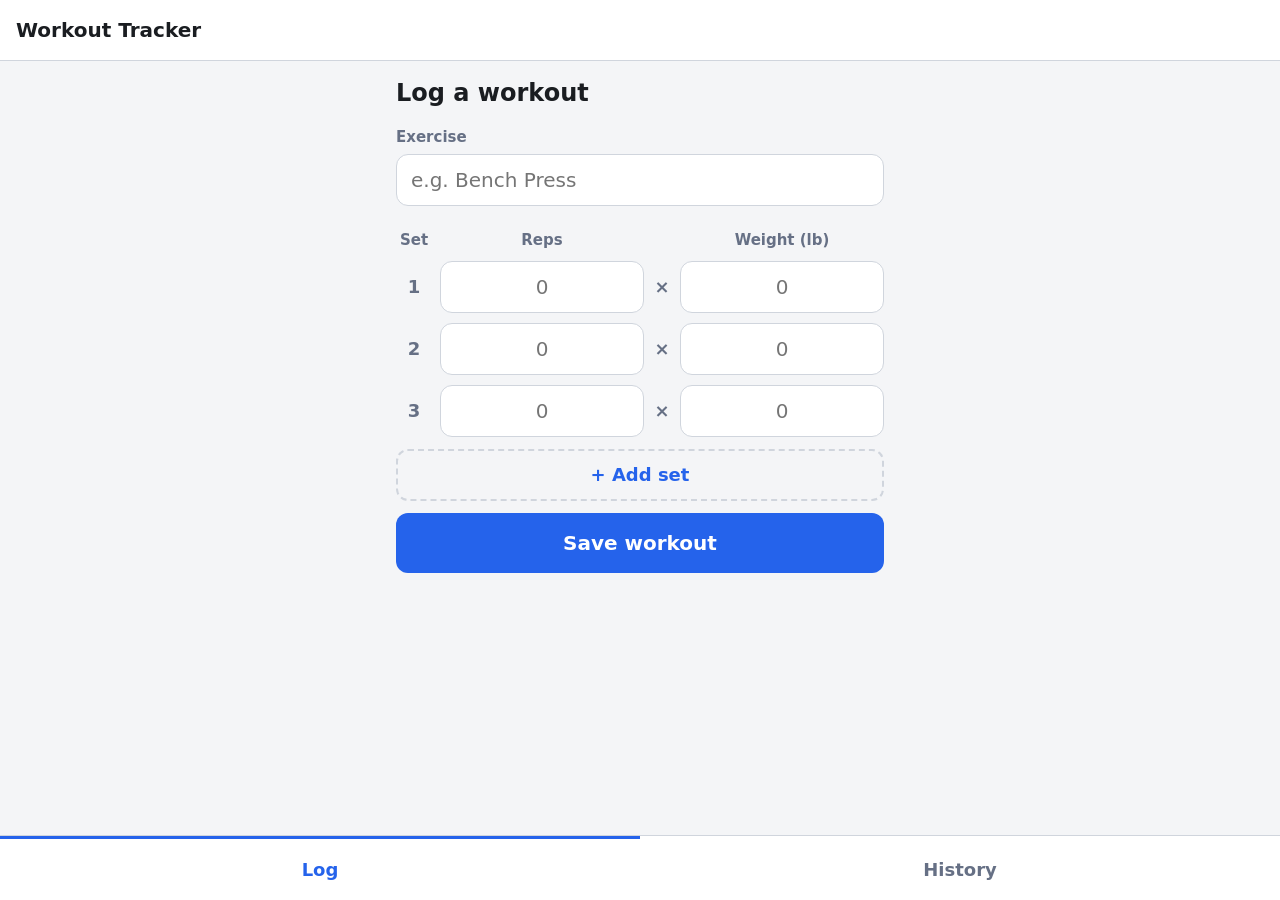
==== index.html @ bde2d14a "Step 1: static Log and History screens." ====
<!DOCTYPE html>
<html lang="en">
<head>
  <meta charset="UTF-8">
  <!-- Makes the page fit a phone screen instead of rendering zoomed out -->
  <meta name="viewport" content="width=device-width, initial-scale=1, viewport-fit=cover">
  <title>Workout Tracker</title>
  <link rel="stylesheet" href="styles.css">
</head>
<body>

  <header class="app-header">
    <h1>Workout Tracker</h1>
  </header>

  <main>

    <!-- ============ SCREEN 1: LOG (shown first) ============ -->
    <section id="screen-log" class="screen">
      <h2>Log a workout</h2>

      <form id="log-form">

        <!-- Exercise picker: a text input linked to a <datalist> gives us
             "pick from the list OR type a new one" for free. -->
        <label class="field-label" for="exercise-name">Exercise</label>
        <input
          id="exercise-name"
          class="text-input"
          type="text"
          list="exercise-options"
          placeholder="e.g. Bench Press"
          autocomplete="off"
        >
        <!-- Placeholder options. Step 2 fills this from saved workouts. -->
        <datalist id="exercise-options">
          <option value="Bench Press">
          <option value="Squat">
          <option value="Deadlift">
          <option value="Overhead Press">
        </datalist>

        <!-- Sets: one row per set, each with a reps and a weight input -->
        <div class="sets">
          <div class="set-row set-header">
            <span>Set</span>
            <span>Reps</span>
            <span></span>
            <span>Weight (lb)</span>
          </div>

          <!-- Placeholder rows. Step 2 makes "+ Add set" create these. -->
          <div id="set-list">
            <div class="set-row">
              <span class="set-number">1</span>
              <input class="number-input" type="text" inputmode="numeric" placeholder="0" aria-label="Set 1 reps">
              <span class="times">×</span>
              <input class="number-input" type="text" inputmode="decimal" placeholder="0" aria-label="Set 1 weight">
            </div>
            <div class="set-row">
              <span class="set-number">2</span>
              <input class="number-input" type="text" inputmode="numeric" placeholder="0" aria-label="Set 2 reps">
              <span class="times">×</span>
              <input class="number-input" type="text" inputmode="decimal" placeholder="0" aria-label="Set 2 weight">
            </div>
            <div class="set-row">
              <span class="set-number">3</span>
              <input class="number-input" type="text" inputmode="numeric" placeholder="0" aria-label="Set 3 reps">
              <span class="times">×</span>
              <input class="number-input" type="text" inputmode="decimal" placeholder="0" aria-label="Set 3 weight">
            </div>
          </div>
        </div>

        <!-- type="button" so these don't submit the form. No logic yet. -->
        <button id="add-set" class="button button-secondary" type="button">+ Add set</button>
        <button id="save-workout" class="button button-primary" type="button">Save workout</button>

      </form>
    </section>

    <!-- ============ SCREEN 2: HISTORY (hidden until its tab is tapped) ============ -->
    <section id="screen-history" class="screen" hidden>
      <h2>History</h2>

      <!-- Placeholder workouts, newest first. Step 3 builds this list from
           saved data. <details> gives us tap-to-expand without any JS. -->
      <div id="history-list">

        <details class="workout">
          <summary>
            <span class="workout-date">Fri, Oct 2</span>
            <span class="workout-summary">2 exercises</span>
          </summary>
          <div class="workout-body">
            <h3>Bench Press</h3>
            <ol class="set-list">
              <li>8 × 135 lb</li>
              <li>8 × 135 lb</li>
              <li>6 × 145 lb</li>
            </ol>
            <h3>Overhead Press</h3>
            <ol class="set-list">
              <li>10 × 65 lb</li>
              <li>8 × 75 lb</li>
            </ol>
          </div>
        </details>

        <details class="workout">
          <summary>
            <span class="workout-date">Wed, Sep 30</span>
            <span class="workout-summary">1 exercise</span>
          </summary>
          <div class="workout-body">
            <h3>Squat</h3>
            <ol class="set-list">
              <li>5 × 185 lb</li>
              <li>5 × 185 lb</li>
              <li>5 × 185 lb</li>
            </ol>
          </div>
        </details>

      </div>
    </section>

  </main>

  <!-- Bottom tab bar: sits within thumb reach on a phone.
       data-screen holds the id of the screen each tab shows. -->
  <nav class="tab-bar">
    <button class="tab active" type="button" data-screen="screen-log">Log</button>
    <button class="tab" type="button" data-screen="screen-history">History</button>
  </nav>

  <script src="app.js"></script>
</body>
</html>
---- styles.css ----
/* ==========================================================
   Workout Tracker styles
   Mobile-first: the base styles are for a phone. The only
   "bigger screen" rule is the max-width on the content column.
   ========================================================== */

/* ---------- Variables: change colors and sizes in one place ---------- */
:root {
  --bg: #f4f5f7;
  --surface: #ffffff;
  --text: #1a1d21;
  --muted: #667085;
  --border: #d0d5dd;
  --accent: #2563eb;
  --accent-text: #ffffff;

  --touch: 52px;        /* minimum height for anything you tap */
  --radius: 12px;
  --tab-bar-height: 64px;
}

/* Use dark colors when the phone is in dark mode */
@media (prefers-color-scheme: dark) {
  :root {
    --bg: #111418;
    --surface: #1c2026;
    --text: #f2f4f7;
    --muted: #98a2b3;
    --border: #3a414c;
    --accent: #5b8def;
    --accent-text: #0b1220;
  }
}

/* ---------- Base ---------- */
* {
  box-sizing: border-box;   /* padding and border count toward an element's width */
}

body {
  margin: 0;
  background: var(--bg);
  color: var(--text);
  font-family: system-ui, -apple-system, "Segoe UI", Roboto, sans-serif;
  font-size: 18px;
  line-height: 1.4;
  /* Leave room so the fixed tab bar never covers the last bit of content */
  padding-bottom: calc(var(--tab-bar-height) + env(safe-area-inset-bottom) + 16px);
}

/* Inputs and buttons don't inherit the page font by default */
input,
button {
  font: inherit;
  color: inherit;
}

h1, h2, h3 {
  margin: 0;
}

/* ---------- Header ---------- */
.app-header {
  padding: 16px;
  background: var(--surface);
  border-bottom: 1px solid var(--border);
}

.app-header h1 {
  font-size: 20px;
}

/* ---------- Screens ---------- */
main {
  max-width: 520px;   /* keeps the layout phone-shaped on a laptop */
  margin: 0 auto;
  padding: 16px;
}

.screen h2 {
  font-size: 24px;
  margin-bottom: 16px;
}

/* ---------- Log screen ---------- */
.field-label {
  display: block;
  margin-bottom: 6px;
  font-size: 15px;
  font-weight: 600;
  color: var(--muted);
}

.text-input,
.number-input {
  width: 100%;
  min-height: var(--touch);
  padding: 0 14px;
  background: var(--surface);
  border: 1px solid var(--border);
  border-radius: var(--radius);
  /* 16px or larger stops iOS Safari from zooming in when an input is tapped */
  font-size: 20px;
}

.number-input {
  text-align: center;
}

.text-input:focus,
.number-input:focus {
  outline: 2px solid var(--accent);
  outline-offset: 1px;
}

.sets {
  margin: 24px 0 12px;
}

/* One set = a 4-column grid: set number | reps | × | weight */
.set-row {
  display: grid;
  grid-template-columns: 36px 1fr 20px 1fr;
  gap: 8px;
  align-items: center;
  margin-bottom: 10px;
}

.set-header {
  font-size: 15px;
  font-weight: 600;
  color: var(--muted);
  text-align: center;
}

.set-number,
.times {
  text-align: center;
  color: var(--muted);
  font-weight: 600;
}

/* ---------- Buttons ---------- */
.button {
  display: block;
  width: 100%;
  min-height: var(--touch);
  margin-top: 12px;
  border-radius: var(--radius);
  font-weight: 600;
  cursor: pointer;
}

.button-secondary {
  background: transparent;
  border: 2px dashed var(--border);
  color: var(--accent);
}

.button-primary {
  min-height: 60px;   /* the main action gets the biggest target */
  background: var(--accent);
  border: none;
  color: var(--accent-text);
  font-size: 20px;
}

/* ---------- History screen ---------- */
.workout {
  margin-bottom: 12px;
  background: var(--surface);
  border: 1px solid var(--border);
  border-radius: var(--radius);
}

/* The tappable row that opens and closes a workout */
.workout summary {
  display: flex;
  justify-content: space-between;
  align-items: center;
  min-height: 60px;
  padding: 0 16px;
  cursor: pointer;
}

.workout-date {
  font-weight: 600;
}

.workout-summary {
  font-size: 15px;
  color: var(--muted);
}

.workout-body {
  padding: 4px 16px 16px;
  border-top: 1px solid var(--border);
}

.workout-body h3 {
  margin-top: 12px;
  font-size: 17px;
}

.set-list {
  margin: 6px 0 0;
  padding-left: 24px;
  color: var(--muted);
}

/* ---------- Bottom tab bar ---------- */
.tab-bar {
  position: fixed;
  left: 0;
  right: 0;
  bottom: 0;
  display: flex;
  background: var(--surface);
  border-top: 1px solid var(--border);
  /* Keeps the tabs above the home-indicator bar on newer iPhones */
  padding-bottom: env(safe-area-inset-bottom);
}

.tab {
  flex: 1;   /* the two tabs split the width evenly */
  min-height: var(--tab-bar-height);
  background: none;
  border: none;
  border-top: 3px solid transparent;
  color: var(--muted);
  font-weight: 600;
  cursor: pointer;
}

.tab.active {
  color: var(--accent);
  border-top-color: var(--accent);
}
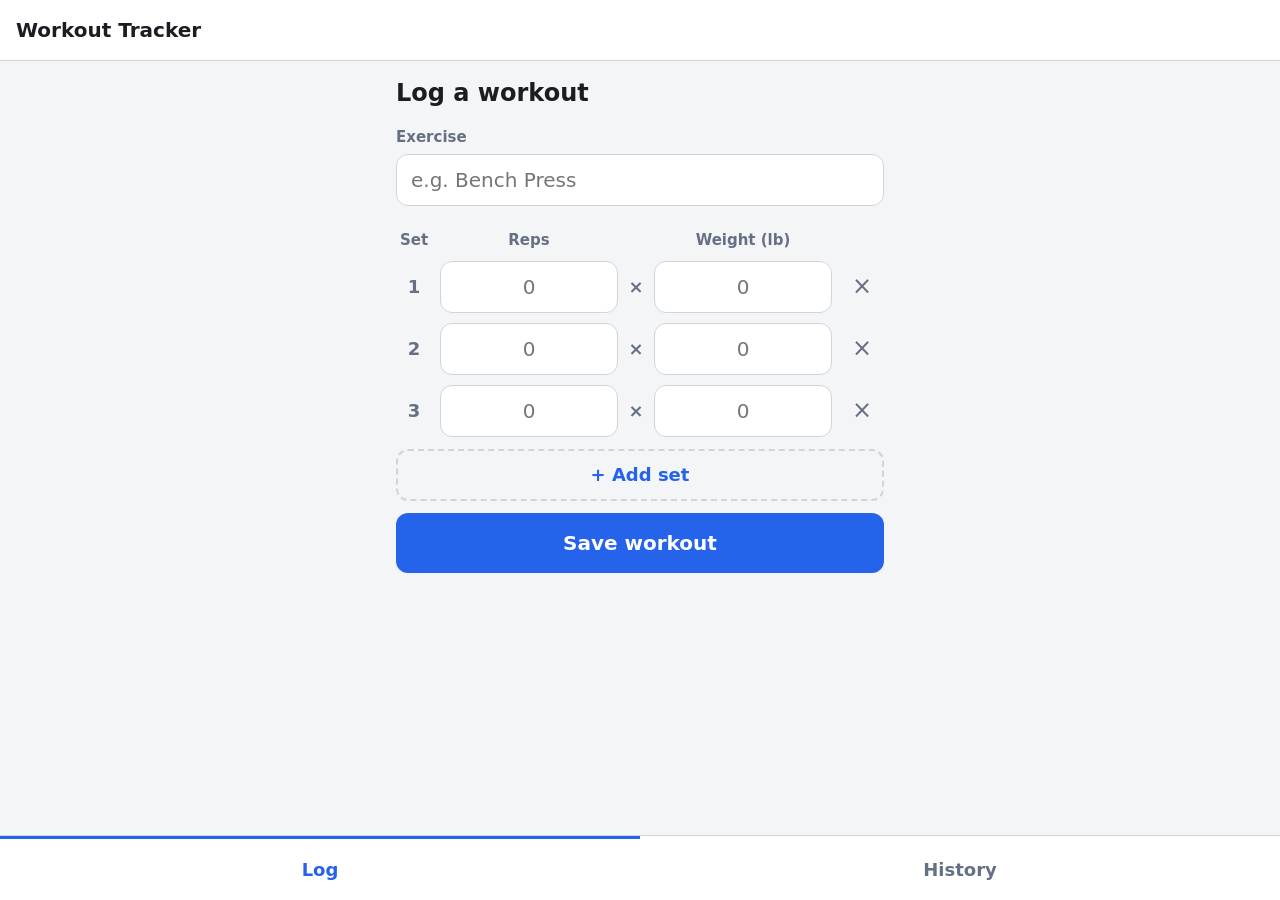
==== commit f53bf3d1: "Step 4: remove-row button on set rows" ====
--- a/index.html
+++ b/index.html
@@ -32,13 +32,8 @@
           placeholder="e.g. Bench Press"
           autocomplete="off"
         >
-        <!-- Placeholder options. Step 2 fills this from saved workouts. -->
-        <datalist id="exercise-options">
-          <option value="Bench Press">
-          <option value="Squat">
-          <option value="Deadlift">
-          <option value="Overhead Press">
-        </datalist>
+        <!-- Empty here: app.js fills this with exercises from saved workouts. -->
+        <datalist id="exercise-options"></datalist>
 
         <!-- Sets: one row per set, each with a reps and a weight input -->
         <div class="sets">
@@ -47,34 +42,20 @@
             <span>Reps</span>
             <span></span>
             <span>Weight (lb)</span>
+            <span></span>   <!-- empty: sits above the × remove buttons -->
           </div>
 
-          <!-- Placeholder rows. Step 2 makes "+ Add set" create these. -->
-          <div id="set-list">
-            <div class="set-row">
-              <span class="set-number">1</span>
-              <input class="number-input" type="text" inputmode="numeric" placeholder="0" aria-label="Set 1 reps">
-              <span class="times">×</span>
-              <input class="number-input" type="text" inputmode="decimal" placeholder="0" aria-label="Set 1 weight">
-            </div>
-            <div class="set-row">
-              <span class="set-number">2</span>
-              <input class="number-input" type="text" inputmode="numeric" placeholder="0" aria-label="Set 2 reps">
-              <span class="times">×</span>
-              <input class="number-input" type="text" inputmode="decimal" placeholder="0" aria-label="Set 2 weight">
-            </div>
-            <div class="set-row">
-              <span class="set-number">3</span>
-              <input class="number-input" type="text" inputmode="numeric" placeholder="0" aria-label="Set 3 reps">
-              <span class="times">×</span>
-              <input class="number-input" type="text" inputmode="decimal" placeholder="0" aria-label="Set 3 weight">
-            </div>
-          </div>
+          <!-- Empty here: app.js adds the set rows (see addSetRow). -->
+          <div id="set-list"></div>
         </div>
 
-        <!-- type="button" so these don't submit the form. No logic yet. -->
+        <!-- type="button" so these don't submit the form; app.js handles the taps. -->
         <button id="add-set" class="button button-secondary" type="button">+ Add set</button>
         <button id="save-workout" class="button button-primary" type="button">Save workout</button>
+
+        <!-- app.js writes "Saved ..." or an error here. role="status" makes
+             screen readers announce it. -->
+        <p id="save-message" class="message" role="status"></p>
 
       </form>
     </section>
@@ -83,46 +64,15 @@
     <section id="screen-history" class="screen" hidden>
       <h2>History</h2>
 
-      <!-- Placeholder workouts, newest first. Step 3 builds this list from
-           saved data. <details> gives us tap-to-expand without any JS. -->
-      <div id="history-list">
+      <!-- Shown by app.js only when nothing has been saved yet. -->
+      <p id="history-empty" class="empty-message" hidden>
+        No workouts yet. Log your first one and it will show up here.
+      </p>
 
-        <details class="workout">
-          <summary>
-            <span class="workout-date">Fri, Oct 2</span>
-            <span class="workout-summary">2 exercises</span>
-          </summary>
-          <div class="workout-body">
-            <h3>Bench Press</h3>
-            <ol class="set-list">
-              <li>8 × 135 lb</li>
-              <li>8 × 135 lb</li>
-              <li>6 × 145 lb</li>
-            </ol>
-            <h3>Overhead Press</h3>
-            <ol class="set-list">
-              <li>10 × 65 lb</li>
-              <li>8 × 75 lb</li>
-            </ol>
-          </div>
-        </details>
-
-        <details class="workout">
-          <summary>
-            <span class="workout-date">Wed, Sep 30</span>
-            <span class="workout-summary">1 exercise</span>
-          </summary>
-          <div class="workout-body">
-            <h3>Squat</h3>
-            <ol class="set-list">
-              <li>5 × 185 lb</li>
-              <li>5 × 185 lb</li>
-              <li>5 × 185 lb</li>
-            </ol>
-          </div>
-        </details>
-
-      </div>
+      <!-- Empty here: app.js builds one <details> per workout date, newest
+           first (see renderHistory). <details> gives us tap-to-expand
+           without any extra JS. -->
+      <div id="history-list"></div>
     </section>
 
   </main>
--- a/styles.css
+++ b/styles.css
@@ -13,6 +13,8 @@
   --border: #d0d5dd;
   --accent: #2563eb;
   --accent-text: #ffffff;
+  --success: #15803d;
+  --error: #b91c1c;
 
   --touch: 52px;        /* minimum height for anything you tap */
   --radius: 12px;
@@ -29,6 +31,8 @@
     --border: #3a414c;
     --accent: #5b8def;
     --accent-text: #0b1220;
+    --success: #4ade80;
+    --error: #f87171;
   }
 }
 
@@ -117,10 +121,10 @@
   margin: 24px 0 12px;
 }
 
-/* One set = a 4-column grid: set number | reps | × | weight */
+/* One set = a 5-column grid: set number | reps | × | weight | remove button */
 .set-row {
   display: grid;
-  grid-template-columns: 36px 1fr 20px 1fr;
+  grid-template-columns: 36px 1fr 20px 1fr 44px;
   gap: 8px;
   align-items: center;
   margin-bottom: 10px;
@@ -138,6 +142,23 @@
   text-align: center;
   color: var(--muted);
   font-weight: 600;
+}
+
+/* The × that removes a set row. The symbol is small, but the button
+   fills its grid cell so it's still easy to hit. */
+.remove-set {
+  min-height: var(--touch);
+  padding: 0;
+  background: none;
+  border: none;
+  border-radius: var(--radius);
+  color: var(--muted);
+  font-size: 24px;
+  cursor: pointer;
+}
+
+.remove-set:active {
+  color: var(--error);
 }
 
 /* ---------- Buttons ---------- */
@@ -165,7 +186,26 @@
   font-size: 20px;
 }
 
+/* ---------- Save message ---------- */
+.message {
+  min-height: 1.4em;   /* reserves the space so the page doesn't jump */
+  margin: 12px 0 0;
+  text-align: center;
+  font-weight: 600;
+  color: var(--success);
+}
+
+.message.error {
+  color: var(--error);
+}
+
 /* ---------- History screen ---------- */
+.empty-message {
+  margin: 48px 0;
+  text-align: center;
+  color: var(--muted);
+}
+
 .workout {
   margin-bottom: 12px;
   background: var(--surface);
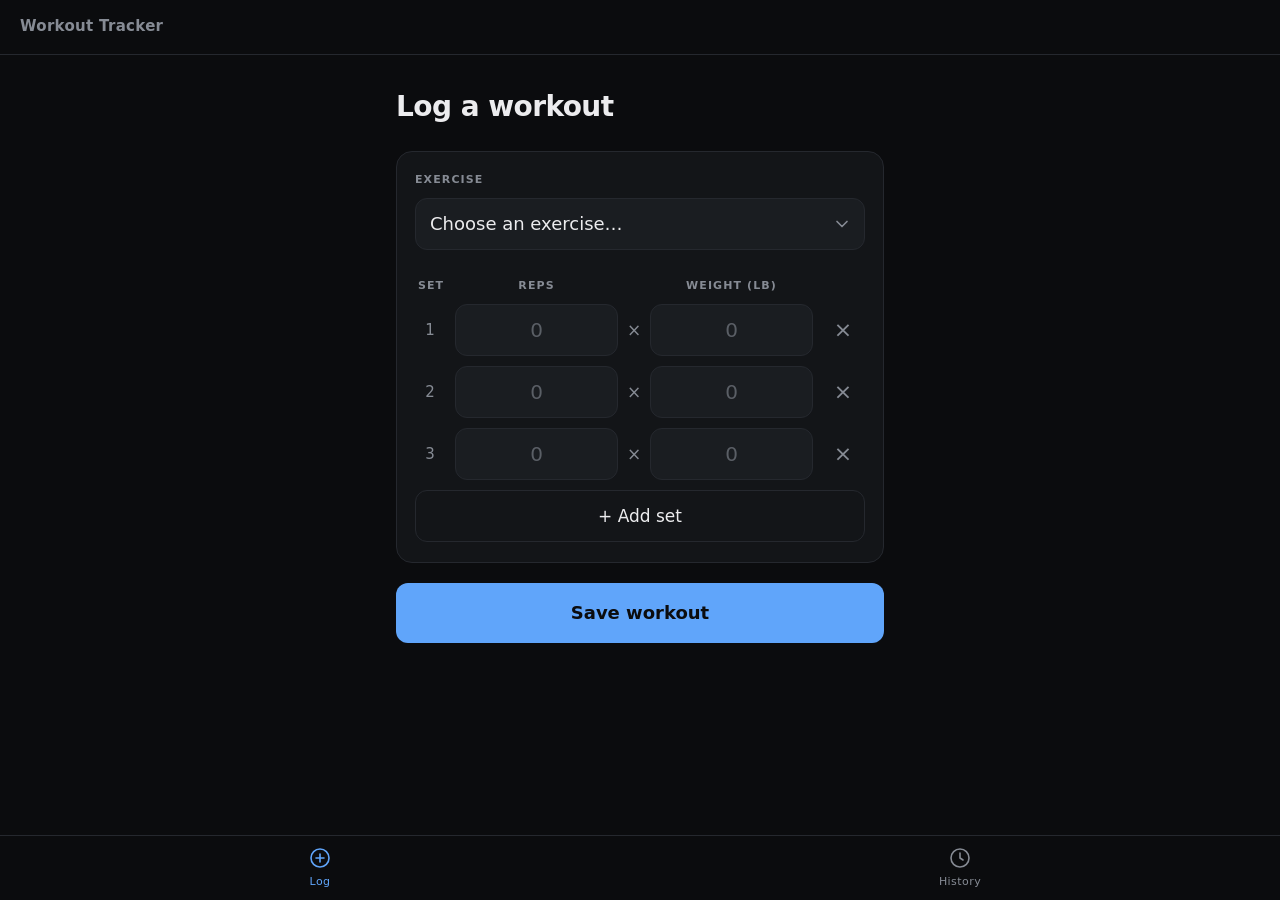
==== commit 061c7924: "Dark minimal theme" ====
--- a/index.html
+++ b/index.html
@@ -4,6 +4,8 @@
   <meta charset="UTF-8">
   <!-- Makes the page fit a phone screen instead of rendering zoomed out -->
   <meta name="viewport" content="width=device-width, initial-scale=1, viewport-fit=cover">
+  <!-- Tints the browser's own toolbar to match the page background -->
+  <meta name="theme-color" content="#0b0c0e">
   <title>Workout Tracker</title>
   <link rel="stylesheet" href="styles.css">
 </head>
@@ -21,36 +23,49 @@
 
       <form id="log-form">
 
-        <!-- Exercise picker: a text input linked to a <datalist> gives us
-             "pick from the list OR type a new one" for free. -->
-        <label class="field-label" for="exercise-name">Exercise</label>
-        <input
-          id="exercise-name"
-          class="text-input"
-          type="text"
-          list="exercise-options"
-          placeholder="e.g. Bench Press"
-          autocomplete="off"
-        >
-        <!-- Empty here: app.js fills this with exercises from saved workouts. -->
-        <datalist id="exercise-options"></datalist>
+        <div class="card">
 
-        <!-- Sets: one row per set, each with a reps and a weight input -->
-        <div class="sets">
-          <div class="set-row set-header">
-            <span>Set</span>
-            <span>Reps</span>
-            <span></span>
-            <span>Weight (lb)</span>
-            <span></span>   <!-- empty: sits above the × remove buttons -->
+          <!-- Exercise picker: a dropdown grouped by muscle group.
+               app.js fills in the options (see renderExerciseSelect). -->
+          <label class="field-label" for="exercise-select">Exercise</label>
+          <select id="exercise-select" class="text-input select-input"></select>
+
+          <!-- Swapped in for the dropdown when "Custom..." is chosen. -->
+          <div id="custom-exercise" class="custom-row" hidden>
+            <input
+              id="exercise-name"
+              class="text-input"
+              type="text"
+              placeholder="New exercise name"
+              autocomplete="off"
+              aria-label="New exercise name"
+            >
+            <button id="back-to-list" class="back-button" type="button" aria-label="Back to exercise list">List</button>
           </div>
 
-          <!-- Empty here: app.js adds the set rows (see addSetRow). -->
-          <div id="set-list"></div>
+          <!-- Shown by app.js only while the typed name matches one of
+               your saved "My Exercises" names. -->
+          <button id="remove-custom" class="remove-custom" type="button" hidden>Remove from My Exercises</button>
+
+          <!-- Sets: one row per set, each with a reps and a weight input -->
+          <div class="sets">
+            <div class="set-row set-header">
+              <span>Set</span>
+              <span>Reps</span>
+              <span></span>
+              <span>Weight (lb)</span>
+              <span></span>   <!-- empty: sits above the × remove buttons -->
+            </div>
+
+            <!-- Empty here: app.js adds the set rows (see addSetRow). -->
+            <div id="set-list"></div>
+          </div>
+
+          <!-- type="button" so it doesn't submit the form; app.js handles the tap. -->
+          <button id="add-set" class="button button-secondary" type="button">+ Add set</button>
+
         </div>
 
-        <!-- type="button" so these don't submit the form; app.js handles the taps. -->
-        <button id="add-set" class="button button-secondary" type="button">+ Add set</button>
         <button id="save-workout" class="button button-primary" type="button">Save workout</button>
 
         <!-- app.js writes "Saved ..." or an error here. role="status" makes
@@ -80,8 +95,18 @@
   <!-- Bottom tab bar: sits within thumb reach on a phone.
        data-screen holds the id of the screen each tab shows. -->
   <nav class="tab-bar">
-    <button class="tab active" type="button" data-screen="screen-log">Log</button>
-    <button class="tab" type="button" data-screen="screen-history">History</button>
+    <button class="tab active" type="button" data-screen="screen-log">
+      <svg class="tab-icon" viewBox="0 0 24 24" aria-hidden="true">
+        <circle cx="12" cy="12" r="9"/><path d="M12 8v8M8 12h8"/>
+      </svg>
+      Log
+    </button>
+    <button class="tab" type="button" data-screen="screen-history">
+      <svg class="tab-icon" viewBox="0 0 24 24" aria-hidden="true">
+        <circle cx="12" cy="12" r="9"/><path d="M12 7v5l3 2"/>
+      </svg>
+      History
+    </button>
   </nav>
 
   <script src="app.js"></script>
--- a/styles.css
+++ b/styles.css
@@ -1,44 +1,43 @@
 /* ==========================================================
    Workout Tracker styles
+   Dark, minimal theme: flat surfaces, thin borders, one accent.
    Mobile-first: the base styles are for a phone. The only
    "bigger screen" rule is the max-width on the content column.
    ========================================================== */
 
 /* ---------- Variables: change colors and sizes in one place ---------- */
 :root {
-  --bg: #f4f5f7;
-  --surface: #ffffff;
-  --text: #1a1d21;
-  --muted: #667085;
-  --border: #d0d5dd;
-  --accent: #2563eb;
-  --accent-text: #ffffff;
-  --success: #15803d;
-  --error: #b91c1c;
+  /* The one accent color. Used sparingly: the Save button, the active
+     tab and focus outlines. Change it here to re-color the whole app. */
+  --accent: #60a5fa;
+  --accent-text: #0b0c0e;   /* text on top of the accent */
+
+  --bg: #0b0c0e;          /* page background, header, tab bar */
+  --surface: #131518;     /* cards */
+  --field: #1a1d21;       /* inside of inputs and quiet buttons */
+  --text: #ececee;
+  --muted: #868b94;
+  --border: #25282e;      /* the thin lines around cards and inputs */
+  --error: #f87171;       /* error messages and "remove" actions */
 
   --touch: 52px;        /* minimum height for anything you tap */
-  --radius: 12px;
+  --radius: 12px;       /* inputs and buttons */
+  --radius-card: 16px;  /* cards */
   --tab-bar-height: 64px;
-}
-
-/* Use dark colors when the phone is in dark mode */
-@media (prefers-color-scheme: dark) {
-  :root {
-    --bg: #111418;
-    --surface: #1c2026;
-    --text: #f2f4f7;
-    --muted: #98a2b3;
-    --border: #3a414c;
-    --accent: #5b8def;
-    --accent-text: #0b1220;
-    --success: #4ade80;
-    --error: #f87171;
-  }
+
+  /* Tells the browser the page is dark, so its own bits (the dropdown
+     list, scrollbars, the keyboard on some phones) are drawn dark too. */
+  color-scheme: dark;
 }
 
 /* ---------- Base ---------- */
 * {
   box-sizing: border-box;   /* padding and border count toward an element's width */
+}
+
+/* Make sure "hidden" always wins, even on elements we give a display to */
+[hidden] {
+  display: none !important;
 }
 
 body {
@@ -46,14 +45,17 @@
   background: var(--bg);
   color: var(--text);
   font-family: system-ui, -apple-system, "Segoe UI", Roboto, sans-serif;
-  font-size: 18px;
-  line-height: 1.4;
+  font-size: 17px;
+  line-height: 1.45;
   /* Leave room so the fixed tab bar never covers the last bit of content */
-  padding-bottom: calc(var(--tab-bar-height) + env(safe-area-inset-bottom) + 16px);
+  padding-bottom: calc(var(--tab-bar-height) + env(safe-area-inset-bottom) + 24px);
+  /* No grey flash when tapping things on a phone */
+  -webkit-tap-highlight-color: transparent;
 }
 
 /* Inputs and buttons don't inherit the page font by default */
 input,
+select,
 button {
   font: inherit;
   color: inherit;
@@ -65,34 +67,60 @@
 
 /* ---------- Header ---------- */
 .app-header {
-  padding: 16px;
-  background: var(--surface);
+  position: sticky;   /* stays at the top while the page scrolls */
+  top: 0;
+  z-index: 10;
+  /* env(...) keeps the title clear of the notch on newer phones */
+  padding: calc(16px + env(safe-area-inset-top)) 20px 16px;
+  background: var(--bg);
   border-bottom: 1px solid var(--border);
 }
 
+/* A quiet, small title: the screen heading below does the talking */
 .app-header h1 {
-  font-size: 20px;
+  font-size: 15px;
+  font-weight: 600;
+  letter-spacing: 0.02em;
+  color: var(--muted);
 }
 
 /* ---------- Screens ---------- */
 main {
   max-width: 520px;   /* keeps the layout phone-shaped on a laptop */
   margin: 0 auto;
-  padding: 16px;
+  padding: 32px 16px 16px;
 }
 
 .screen h2 {
-  font-size: 24px;
-  margin-bottom: 16px;
+  margin-bottom: 24px;
+  font-size: 28px;
+  font-weight: 600;
+  letter-spacing: -0.02em;
+}
+
+/* ---------- Cards ---------- */
+.card {
+  padding: 20px 18px;
+  background: var(--surface);
+  border: 1px solid var(--border);
+  border-radius: var(--radius-card);
 }
 
 /* ---------- Log screen ---------- */
+
+/* Small uppercase labels, also used for the Set / Reps / Weight headings */
+.field-label,
+.set-header {
+  font-size: 11px;
+  font-weight: 600;
+  letter-spacing: 0.1em;
+  text-transform: uppercase;
+  color: var(--muted);
+}
+
 .field-label {
   display: block;
-  margin-bottom: 6px;
-  font-size: 15px;
-  font-weight: 600;
-  color: var(--muted);
+  margin-bottom: 10px;
 }
 
 .text-input,
@@ -100,48 +128,116 @@
   width: 100%;
   min-height: var(--touch);
   padding: 0 14px;
-  background: var(--surface);
+  background: var(--field);
   border: 1px solid var(--border);
   border-radius: var(--radius);
   /* 16px or larger stops iOS Safari from zooming in when an input is tapped */
+  font-size: 18px;
+  font-weight: 500;
+}
+
+.number-input {
+  padding: 0 6px;
   font-size: 20px;
-}
-
-.number-input {
-  text-align: center;
-}
-
+  text-align: center;
+}
+
+.text-input::placeholder,
+.number-input::placeholder {
+  color: var(--muted);
+  font-weight: 400;
+  opacity: 0.6;
+}
+
+/* The only change on focus is the border turning the accent color */
 .text-input:focus,
 .number-input:focus {
-  outline: 2px solid var(--accent);
-  outline-offset: 1px;
+  outline: none;
+  border-color: var(--accent);
+}
+
+/* The dropdown: hide the browser's own arrow and draw a chevron instead */
+.select-input {
+  appearance: none;
+  -webkit-appearance: none;
+  padding-right: 44px;
+  background-image: url("data:image/svg+xml,%3Csvg xmlns='http://www.w3.org/2000/svg' viewBox='0 0 24 24' fill='none' stroke='%23868b94' stroke-width='2' stroke-linecap='round' stroke-linejoin='round'%3E%3Cpath d='M6 9l6 6 6-6'/%3E%3C/svg%3E");
+  background-repeat: no-repeat;
+  background-position: right 12px center;
+  background-size: 20px;
+  cursor: pointer;
+}
+
+/* The custom-name field and its "List" button sit side by side */
+.custom-row {
+  display: flex;
+  gap: 8px;
+}
+
+.custom-row .text-input {
+  flex: 1;        /* the text field takes all the leftover width */
+  min-width: 0;   /* ...and is allowed to shrink on narrow phones */
+}
+
+.back-button {
+  min-height: var(--touch);
+  padding: 0 16px;
+  background: none;
+  border: 1px solid var(--border);
+  border-radius: var(--radius);
+  color: var(--text);
+  font-weight: 500;
+  cursor: pointer;
+}
+
+/* "Remove from My Exercises": looks like a small red text link, but is
+   still a full-height, full-width tap target. */
+.remove-custom {
+  display: block;
+  width: 100%;
+  min-height: var(--touch);
+  margin-top: 4px;
+  background: none;
+  border: none;
+  border-radius: var(--radius);
+  color: var(--error);
+  font-size: 15px;
+  font-weight: 500;
+  cursor: pointer;
 }
 
 .sets {
-  margin: 24px 0 12px;
+  margin: 28px 0 4px;
 }
 
 /* One set = a 5-column grid: set number | reps | × | weight | remove button */
 .set-row {
   display: grid;
-  grid-template-columns: 36px 1fr 20px 1fr 44px;
+  grid-template-columns: 32px 1fr 16px 1fr 44px;
   gap: 8px;
   align-items: center;
   margin-bottom: 10px;
 }
 
 .set-header {
+  margin-bottom: 10px;
+  text-align: center;
+}
+
+/* The set number: just a quiet number, no badge behind it */
+.set-number {
+  width: 30px;
+  height: 30px;
+  color: var(--muted);
   font-size: 15px;
-  font-weight: 600;
-  color: var(--muted);
-  text-align: center;
-}
-
-.set-number,
+  font-weight: 500;
+  line-height: 30px;
+  text-align: center;
+}
+
 .times {
   text-align: center;
   color: var(--muted);
-  font-weight: 600;
 }
 
 /* The × that removes a set row. The symbol is small, but the button
@@ -153,7 +249,8 @@
   border: none;
   border-radius: var(--radius);
   color: var(--muted);
-  font-size: 24px;
+  font-size: 22px;
+  font-weight: 300;
   cursor: pointer;
 }
 
@@ -166,33 +263,50 @@
   display: block;
   width: 100%;
   min-height: var(--touch);
-  margin-top: 12px;
+  border: none;
   border-radius: var(--radius);
   font-weight: 600;
   cursor: pointer;
-}
-
+  transition: opacity 0.1s;
+}
+
+/* A slight dim when tapped */
+.button:active {
+  opacity: 0.75;
+}
+
+/* "+ Add set": an outline only, so it stays in the background */
 .button-secondary {
-  background: transparent;
-  border: 2px dashed var(--border);
-  color: var(--accent);
-}
-
+  margin-top: 6px;
+  background: none;
+  border: 1px solid var(--border);
+  color: var(--text);
+  font-weight: 500;
+}
+
+/* "Save workout": the one solid, accent-colored thing on the screen */
 .button-primary {
   min-height: 60px;   /* the main action gets the biggest target */
+  margin-top: 20px;
   background: var(--accent);
-  border: none;
   color: var(--accent-text);
-  font-size: 20px;
+  font-size: 18px;
+}
+
+/* A clear ring when moving around with a keyboard */
+button:focus-visible,
+summary:focus-visible {
+  outline: 2px solid var(--accent);
+  outline-offset: 2px;
 }
 
 /* ---------- Save message ---------- */
 .message {
-  min-height: 1.4em;   /* reserves the space so the page doesn't jump */
-  margin: 12px 0 0;
-  text-align: center;
-  font-weight: 600;
-  color: var(--success);
+  min-height: 1.45em;   /* reserves the space so the page doesn't jump */
+  margin: 16px 0 0;
+  text-align: center;
+  font-size: 15px;
+  color: var(--muted);
 }
 
 .message.error {
@@ -201,50 +315,89 @@
 
 /* ---------- History screen ---------- */
 .empty-message {
-  margin: 48px 0;
-  text-align: center;
-  color: var(--muted);
-}
-
+  margin: 56px 16px;
+  text-align: center;
+  color: var(--muted);
+}
+
+/* Each workout is a card (same look as .card above) */
 .workout {
   margin-bottom: 12px;
   background: var(--surface);
   border: 1px solid var(--border);
-  border-radius: var(--radius);
+  border-radius: var(--radius-card);
 }
 
 /* The tappable row that opens and closes a workout */
 .workout summary {
   display: flex;
-  justify-content: space-between;
   align-items: center;
-  min-height: 60px;
-  padding: 0 16px;
-  cursor: pointer;
+  gap: 12px;
+  min-height: 64px;
+  padding: 0 18px;
+  border-radius: var(--radius-card);
+  cursor: pointer;
+  list-style: none;   /* hide the browser's default triangle... */
+}
+
+.workout summary::-webkit-details-marker {
+  display: none;      /* ...Safari needs this to hide it too */
+}
+
+/* Our own arrow: two borders of a small square, rotated into a chevron */
+.workout summary::after {
+  content: "";
+  width: 8px;
+  height: 8px;
+  margin-top: -4px;
+  border-right: 1.5px solid var(--muted);
+  border-bottom: 1.5px solid var(--muted);
+  transform: rotate(45deg);
+  transition: transform 0.15s;
+}
+
+/* Flip the chevron to point up when the card is open */
+.workout[open] summary::after {
+  margin-top: 4px;
+  transform: rotate(-135deg);
 }
 
 .workout-date {
+  flex: 1;   /* pushes the count and chevron to the right edge */
   font-weight: 600;
 }
 
 .workout-summary {
+  font-size: 14px;
+  color: var(--muted);
+}
+
+.workout-body {
+  padding: 4px 18px 20px;
+  border-top: 1px solid var(--border);
+}
+
+.workout-body h3 {
+  margin-top: 18px;
   font-size: 15px;
-  color: var(--muted);
-}
-
-.workout-body {
-  padding: 4px 16px 16px;
-  border-top: 1px solid var(--border);
-}
-
-.workout-body h3 {
-  margin-top: 12px;
-  font-size: 17px;
-}
-
+  font-weight: 600;
+}
+
+/* Sets are shown as a row of outlined pills, in the order they were done */
 .set-list {
-  margin: 6px 0 0;
-  padding-left: 24px;
+  display: flex;
+  flex-wrap: wrap;
+  gap: 8px;
+  margin: 10px 0 0;
+  padding: 0;
+  list-style: none;
+}
+
+.set-list li {
+  padding: 5px 12px;
+  border: 1px solid var(--border);
+  border-radius: 999px;
+  font-size: 14px;
   color: var(--muted);
 }
 
@@ -255,7 +408,7 @@
   right: 0;
   bottom: 0;
   display: flex;
-  background: var(--surface);
+  background: var(--bg);
   border-top: 1px solid var(--border);
   /* Keeps the tabs above the home-indicator bar on newer iPhones */
   padding-bottom: env(safe-area-inset-bottom);
@@ -263,16 +416,33 @@
 
 .tab {
   flex: 1;   /* the two tabs split the width evenly */
+  /* Icon on top, label underneath */
+  display: flex;
+  flex-direction: column;
+  align-items: center;
+  justify-content: center;
+  gap: 4px;
   min-height: var(--tab-bar-height);
   background: none;
   border: none;
-  border-top: 3px solid transparent;
-  color: var(--muted);
-  font-weight: 600;
-  cursor: pointer;
+  color: var(--muted);
+  font-size: 11px;
+  font-weight: 500;
+  letter-spacing: 0.04em;
+  cursor: pointer;
+}
+
+.tab-icon {
+  width: 24px;
+  height: 24px;
+  /* Icons are line drawings that take the tab's text color */
+  fill: none;
+  stroke: currentColor;
+  stroke-width: 1.6;
+  stroke-linecap: round;
+  stroke-linejoin: round;
 }
 
 .tab.active {
   color: var(--accent);
-  border-top-color: var(--accent);
-}
+}
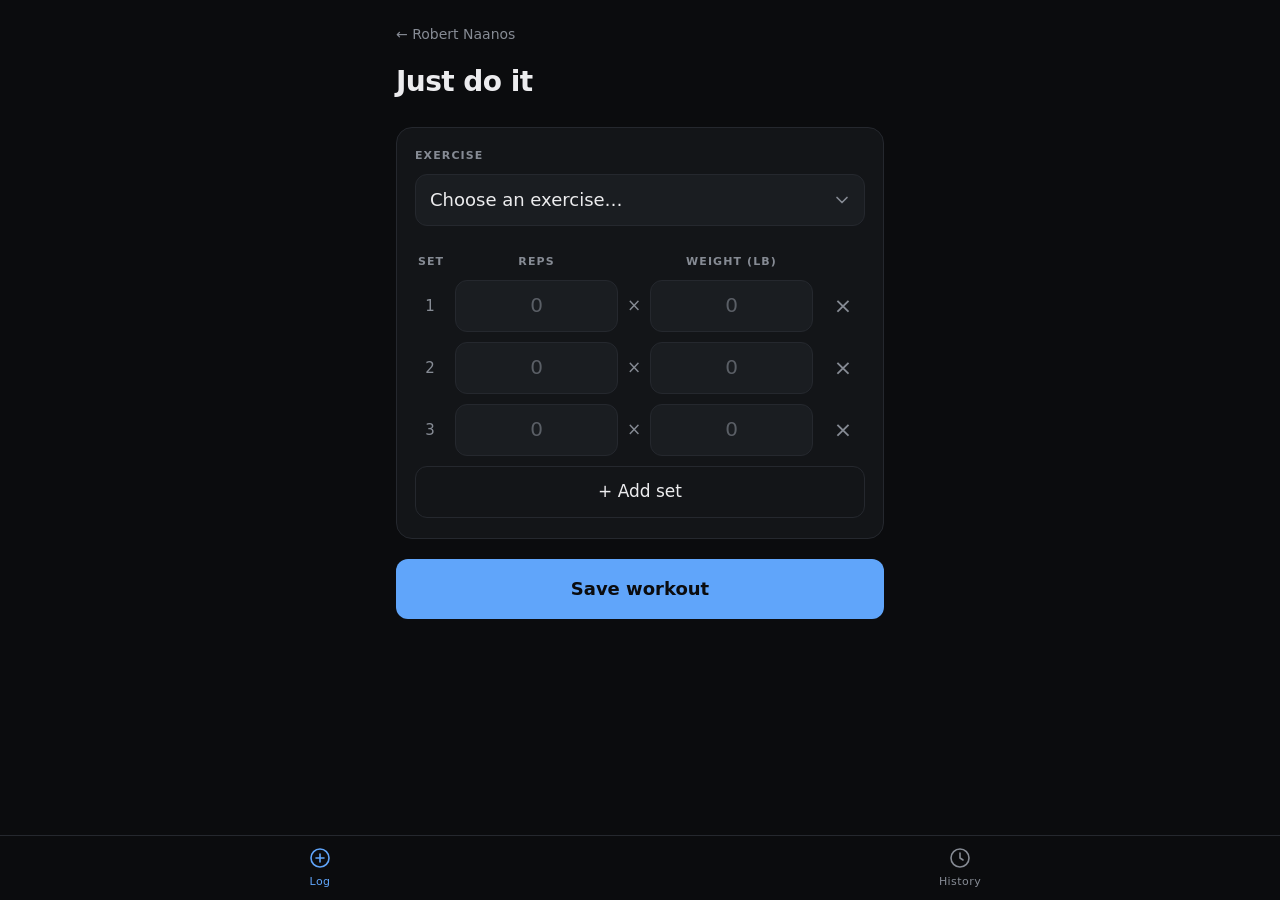
==== commit 1c06c31a: "Add backlink, removed workout tracker header, change wording to Just do it." ====
--- a/index.html
+++ b/index.html
@@ -11,15 +11,14 @@
 </head>
 <body>
 
-  <header class="app-header">
-    <h1>Workout Tracker</h1>
-  </header>
+  <main>
 
-  <main>
+    <!-- Link back to the main site -->
+    <a class="back" href="https://robertnaanos.com">← Robert Naanos</a>
 
     <!-- ============ SCREEN 1: LOG (shown first) ============ -->
     <section id="screen-log" class="screen">
-      <h2>Log a workout</h2>
+      <h2>Just do it</h2>
 
       <form id="log-form">
 
--- a/styles.css
+++ b/styles.css
@@ -12,7 +12,7 @@
   --accent: #60a5fa;
   --accent-text: #0b0c0e;   /* text on top of the accent */
 
-  --bg: #0b0c0e;          /* page background, header, tab bar */
+  --bg: #0b0c0e;          /* page background, tab bar */
   --surface: #131518;     /* cards */
   --field: #1a1d21;       /* inside of inputs and quiet buttons */
   --text: #ececee;
@@ -65,33 +65,33 @@
   margin: 0;
 }
 
-/* ---------- Header ---------- */
-.app-header {
-  position: sticky;   /* stays at the top while the page scrolls */
-  top: 0;
-  z-index: 10;
-  /* env(...) keeps the title clear of the notch on newer phones */
-  padding: calc(16px + env(safe-area-inset-top)) 20px 16px;
-  background: var(--bg);
-  border-bottom: 1px solid var(--border);
-}
-
-/* A quiet, small title: the screen heading below does the talking */
-.app-header h1 {
-  font-size: 15px;
-  font-weight: 600;
-  letter-spacing: 0.02em;
-  color: var(--muted);
+/* ---------- Back link ---------- */
+
+/* "← Robert Naanos": a quiet link back to the main site, above the
+   screen heading. The padding makes the tap target taller than the text. */
+.back {
+  display: inline-block;
+  padding: 10px 12px 10px 0;
+  color: var(--muted);
+  font-size: 14px;
+  text-decoration: none;
+}
+
+.back:hover,
+.back:active {
+  color: var(--text);
 }
 
 /* ---------- Screens ---------- */
 main {
   max-width: 520px;   /* keeps the layout phone-shaped on a laptop */
   margin: 0 auto;
-  padding: 32px 16px 16px;
+  /* env(...) keeps the top clear of the notch on newer phones */
+  padding: calc(14px + env(safe-area-inset-top)) 16px 16px;
 }
 
 .screen h2 {
+  margin-top: 8px;
   margin-bottom: 24px;
   font-size: 28px;
   font-weight: 600;
@@ -295,7 +295,8 @@
 
 /* A clear ring when moving around with a keyboard */
 button:focus-visible,
-summary:focus-visible {
+summary:focus-visible,
+a:focus-visible {
   outline: 2px solid var(--accent);
   outline-offset: 2px;
 }
